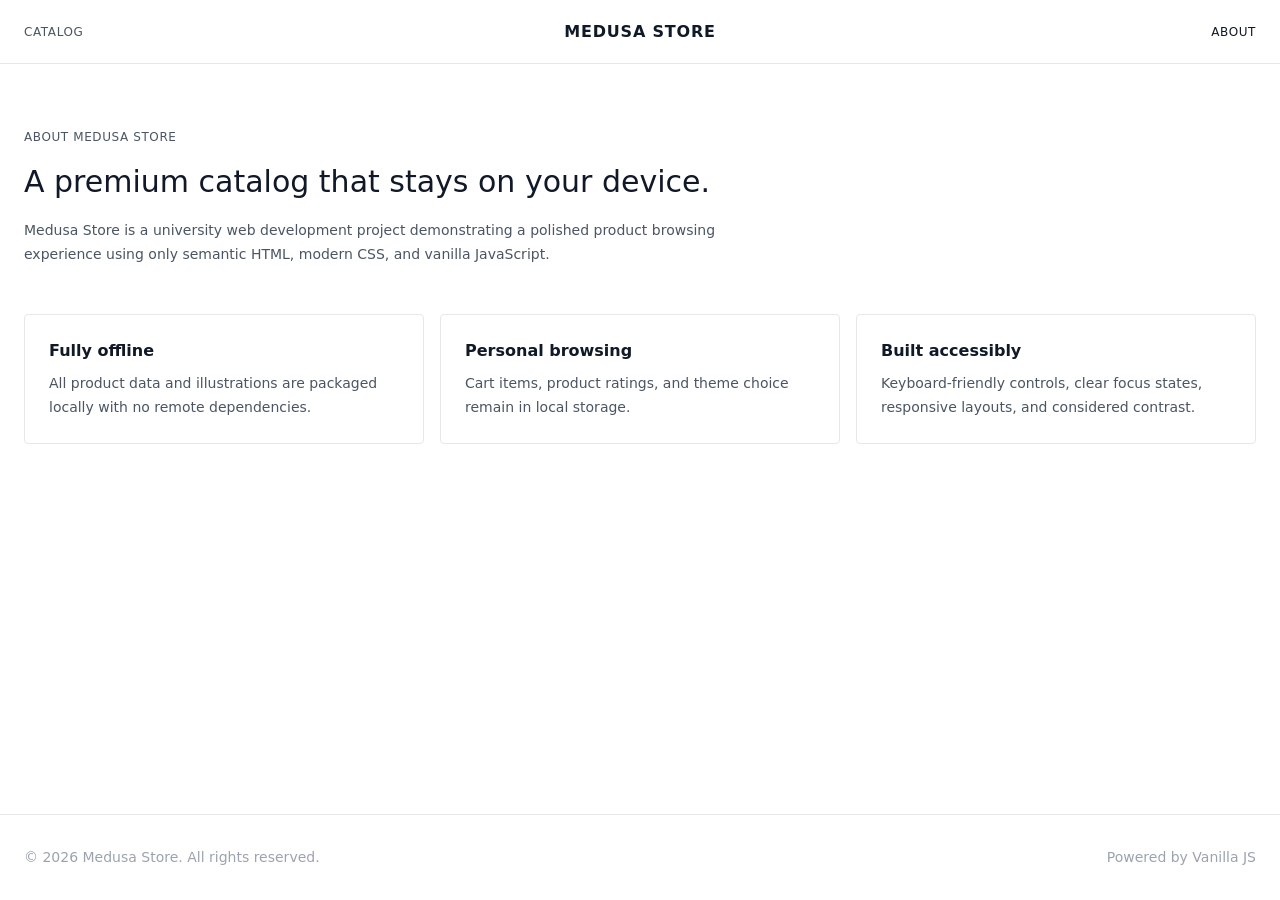
==== about.html @ a45d3466 "first commit" ====
<!DOCTYPE html>
<html lang="en">
<head>
  <meta charset="UTF-8">
  <meta name="viewport" content="width=device-width, initial-scale=1.0">
  <title>About | Medusa Store</title>
  <meta name="description" content="About the offline Medusa Store catalog.">
  <link rel="stylesheet" href="css/style.css">
  <link rel="icon" type="image/png" href="images/icons/icon.png">
  <script>
    const savedTheme = localStorage.getItem('medusa_theme_pref');
    const systemTheme = window.matchMedia('(prefers-color-scheme: dark)').matches ? 'dark' : 'light';
    document.documentElement.setAttribute('data-theme', savedTheme || systemTheme);
  </script>
</head>
<body class="bg-ui-bg-base text-ui-fg-base antialiased detail-body">
  <div class="sticky-header">
    <header class="header-container">
      <nav class="nav-content content-container" aria-label="Primary navigation">
        <div class="nav-left">
          <a class="nav-link" href="index.html#catalog">Catalog</a>
        </div>
        <div class="nav-center">
          <a href="index.html" class="nav-logo" aria-label="Home">MEDUSA STORE</a>
        </div>
        <div class="nav-right">
          <span class="nav-link detail-current">About</span>
        </div>
      </nav>
    </header>
  </div>
  <main class="about-page content-container">
    <section class="about-introduction" aria-labelledby="about-title">
      <p class="detail-eyebrow">About Medusa Store</p>
      <h1 id="about-title" class="detail-title">A premium catalog that stays on your device.</h1>
      <p class="detail-intro">Medusa Store is a university web development project demonstrating a polished product browsing experience using only semantic HTML, modern CSS, and vanilla JavaScript.</p>
    </section>
    <section class="about-feature-grid" aria-label="Store principles">
      <article class="about-feature">
        <h2>Fully offline</h2>
        <p>All product data and illustrations are packaged locally with no remote dependencies.</p>
      </article>
      <article class="about-feature">
        <h2>Personal browsing</h2>
        <p>Cart items, product ratings, and theme choice remain in local storage.</p>
      </article>
      <article class="about-feature">
        <h2>Built accessibly</h2>
        <p>Keyboard-friendly controls, clear focus states, responsive layouts, and considered contrast.</p>
      </article>
    </section>
  </main>
  <footer class="footer detail-footer">
    <div class="content-container footer-bottom">
      <span>&copy; 2026 Medusa Store. All rights reserved.</span>
      <span>Powered by Vanilla JS</span>
    </div>
  </footer>
</body>
</html>
---- css/style.css ----
/* ==========================================================================
   Medusa UI Style Tokens & Variables
   ========================================================================== */

:root {
  /* Light Mode (Default) */
  --ui-bg-base: #ffffff;
  --ui-bg-subtle: #f3f4f6; /* Tailwind gray-100 */
  
  --ui-fg-base: #111827; /* Tailwind gray-900 */
  --ui-fg-subtle: #4b5563; /* Tailwind gray-600 */
  --ui-fg-muted: #9ca3af; /* Tailwind gray-400 */
  
  --ui-border-base: #e5e7eb; /* Tailwind gray-200 */
  
  --ui-button-primary-bg: #111827;
  --ui-button-primary-fg: #ffffff;
  --ui-button-primary-hover: #374151;
  
  --ui-button-secondary-bg: #ffffff;
  --ui-button-secondary-fg: #111827;
  --ui-button-secondary-border: #d1d5db; /* Tailwind gray-300 */
  --ui-button-secondary-hover: #f9fafb;
}

html[data-theme='dark'] {
  /* Dark Mode */
  --ui-bg-base: #111827;
  --ui-bg-subtle: #1f2937; /* Tailwind gray-800 */
  
  --ui-fg-base: #f9fafb; /* Tailwind gray-50 */
  --ui-fg-subtle: #9ca3af; /* Tailwind gray-400 */
  --ui-fg-muted: #6b7280; /* Tailwind gray-500 */
  
  --ui-border-base: #374151; /* Tailwind gray-700 */
  
  --ui-button-primary-bg: #ffffff;
  --ui-button-primary-fg: #111827;
  --ui-button-primary-hover: #f3f4f6;
  
  --ui-button-secondary-bg: #1f2937;
  --ui-button-secondary-fg: #f9fafb;
  --ui-button-secondary-border: #4b5563;
  --ui-button-secondary-hover: #374151;
}

/* Base Reset & Utilities */
*, *::before, *::after {
  box-sizing: border-box;
  margin: 0;
  padding: 0;
}

html {
  font-family: ui-sans-serif, system-ui, -apple-system, BlinkMacSystemFont, "Segoe UI", Roboto, "Helvetica Neue", Arial, sans-serif;
  line-height: 1.5;
  scroll-behavior: smooth;
}

body {
  background-color: var(--ui-bg-base);
  color: var(--ui-fg-base);
  -webkit-font-smoothing: antialiased;
  transition: background-color 0.2s ease, color 0.2s ease;
  overflow-x: hidden;
}

body.modal-open {
  overflow: hidden;
}

a {
  color: inherit;
  text-decoration: none;
}

ul {
  list-style: none;
}

button, input, select {
  font: inherit;
  background: transparent;
  border: none;
  outline: none;
}

button {
  cursor: pointer;
}

img, svg {
  display: block;
  max-width: 100%;
}

.icon-small {
  width: 20px;
  height: 20px;
}

/* Typography Utilities */
.txt-xsmall-plus { font-size: 0.75rem; font-weight: 500; line-height: 1.125rem; }
.txt-small-plus { font-size: 0.875rem; font-weight: 500; line-height: 1.25rem; }
.text-small-regular { font-size: 0.875rem; font-weight: 400; line-height: 1.25rem; }
.txt-compact-small { font-size: 0.875rem; font-weight: 400; line-height: 1.25rem; }
.txt-compact-medium { font-size: 1rem; font-weight: 400; line-height: 1.5rem; }
.text-2xl-semi { font-size: 1.5rem; font-weight: 600; line-height: 2rem; }

.text-ui-fg-base { color: var(--ui-fg-base); }
.text-ui-fg-subtle { color: var(--ui-fg-subtle); }
.text-ui-fg-muted { color: var(--ui-fg-muted); }
.bg-ui-bg-subtle { background-color: var(--ui-bg-subtle); }

.mt-4 { margin-top: 1rem; }
.flex { display: flex; }
.flex-col { display: flex; flex-direction: column; }
.justify-between { justify-content: space-between; }
.items-center { align-items: center; }
.gap-4 { gap: 1rem; }
.flex-1 { flex: 1 1 0%; }

/* Buttons */
.btn {
  display: inline-flex;
  align-items: center;
  justify-content: center;
  padding: 0.5rem 1rem;
  font-size: 0.875rem;
  font-weight: 500;
  border-radius: 4px;
  transition: all 0.2s ease;
  gap: 0.5rem;
}

.btn-primary {
  background-color: var(--ui-button-primary-bg);
  color: var(--ui-button-primary-fg);
}
.btn-primary:hover {
  background-color: var(--ui-button-primary-hover);
}

.btn-secondary {
  background-color: var(--ui-button-secondary-bg);
  color: var(--ui-button-secondary-fg);
  border: 1px solid var(--ui-button-secondary-border);
}
.btn-secondary:hover {
  background-color: var(--ui-button-secondary-hover);
}

.text-btn {
  color: var(--ui-fg-subtle);
  font-size: 0.875rem;
}
.text-btn:hover {
  color: var(--ui-fg-base);
}

/* Layout */
.content-container {
  max-width: 1280px;
  margin: 0 auto;
  padding: 0 1.5rem;
  width: 100%;
}

/* Header */
.sticky-header {
  position: sticky;
  top: 0;
  left: 0;
  right: 0;
  z-index: 50;
  background-color: var(--ui-bg-base);
}

.header-container {
  position: relative;
  height: 64px; /* h-16 */
  border-bottom: 1px solid var(--ui-border-base);
}

.nav-content {
  display: flex;
  align-items: center;
  justify-content: space-between;
  height: 100%;
  font-size: 0.875rem;
}

.nav-left, .nav-center, .nav-right {
  display: flex;
  align-items: center;
  height: 100%;
}

.nav-left {
  flex: 1;
  gap: 1rem;
  position: relative;
}
.nav-center {
  justify-content: center;
}
.nav-right {
  flex: 1;
  justify-content: flex-end;
  gap: 1.5rem;
}

.nav-btn, .nav-link {
  display: flex;
  align-items: center;
  gap: 0.5rem;
  color: var(--ui-fg-subtle);
  text-transform: uppercase;
  font-weight: 500;
  font-size: 0.75rem;
  letter-spacing: 0.05em;
}

.nav-btn:hover, .nav-link:hover {
  color: var(--ui-fg-base);
}

.header-menu {
  position: absolute;
  top: calc(100% - 0.5rem);
  left: 0;
  min-width: 128px;
  padding: 0.5rem;
  border: 1px solid var(--ui-border-base);
  border-radius: 4px;
  background-color: var(--ui-bg-base);
  box-shadow: 0 4px 12px rgba(17, 24, 39, 0.08);
}

.header-menu[hidden] {
  display: none;
}

.header-menu-link {
  padding: 0.5rem;
}

.nav-logo {
  font-size: 1rem;
  font-weight: 600;
  text-transform: uppercase;
  letter-spacing: 0.05em;
  color: var(--ui-fg-base);
}

/* Inline Search in Header */
.search-bar-inline {
  display: flex;
  align-items: center;
  background-color: var(--ui-bg-subtle);
  border-radius: 4px;
  padding: 0.25rem 0.5rem;
  max-width: 200px;
}
.search-bar-inline input {
  font-size: 0.875rem;
  color: var(--ui-fg-base);
  width: 100%;
}
.search-bar-inline input::placeholder {
  color: var(--ui-fg-muted);
}
.clear-btn {
  color: var(--ui-fg-muted);
  font-size: 1.25rem;
  line-height: 1;
}

/* Hero Section */
.hero-section {
  height: 60vh;
  min-height: 400px;
  width: 100%;
  border-bottom: 1px solid var(--ui-border-base);
  background-color: var(--ui-bg-subtle);
  display: flex;
  align-items: center;
  justify-content: space-between;
  position: relative;
  overflow: hidden;
  padding: 0 5%;
}

.hero-image-wrapper {
  flex: 1;
  display: flex;
  justify-content: center;
  align-items: center;
  max-width: 50%;
  height: 100%;
  padding: 2rem;
}

.hero-image {
  max-width: 100%;
  max-height: 100%;
  object-fit: contain;
  border-radius: 12px;
  box-shadow: 0 20px 25px -5px rgba(0, 0, 0, 0.1), 0 10px 10px -5px rgba(0, 0, 0, 0.04);
}

.hero-content {
  flex: 1;
  display: flex;
  flex-direction: column;
  align-items: center;
  justify-content: center;
  text-align: center;
  gap: 1.5rem;
  padding: 2rem;
  z-index: 10;
  position: relative;
  max-width: 50%;
}

.hero-content.left-aligned {
  align-items: flex-start;
  text-align: left;
}

@media (max-width: 768px) {
  .hero-section {
    flex-direction: column-reverse;
    height: auto;
    padding: 2rem 5%;
  }
  .hero-content, .hero-image-wrapper {
    max-width: 100%;
  }
  .hero-content.left-aligned {
    align-items: center;
    text-align: center;
  }
}

.hero-title {
  font-size: 1.875rem; /* text-3xl */
  line-height: 2.5rem;
  font-weight: 600;
  color: var(--ui-fg-base);
}

.hero-subtitle {
  font-size: 1.25rem;
  line-height: 1.75rem;
  font-weight: 400;
  color: var(--ui-fg-subtle);
}

/* Store Layout (Sidebar + Grid) */
.store-layout {
  display: flex;
  flex-direction: column;
  padding-top: 1.5rem;
  padding-bottom: 3rem;
  gap: 2rem;
}

@media (min-width: 768px) {
  .store-layout {
    flex-direction: row;
    align-items: flex-start;
  }
}

/* Sidebar RefinementList */
.refinement-list {
  width: 100%;
  max-width: 250px;
  flex-shrink: 0;
}

.filter-header {
  display: flex;
  justify-content: space-between;
  align-items: center;
  margin-bottom: 1.5rem;
}

.filter-header h3 {
  font-size: 0.875rem;
  font-weight: 600;
}

.filter-group {
  margin-bottom: 1.5rem;
}

.filter-label {
  display: block;
  font-size: 0.875rem;
  color: var(--ui-fg-subtle);
  margin-bottom: 0.5rem;
}

.flex-between {
  display: flex;
  justify-content: space-between;
  align-items: center;
  margin-bottom: 0.5rem;
}

.filter-select {
  width: 100%;
  border: 1px solid var(--ui-border-base);
  background-color: var(--ui-bg-base);
  color: var(--ui-fg-base);
  padding: 0.5rem;
  border-radius: 4px;
  font-size: 0.875rem;
}

.range-slider {
  width: 100%;
}

.rating-pills {
  display: flex;
  flex-wrap: wrap;
  gap: 0.5rem;
}

.rating-pill {
  border: 1px solid var(--ui-border-base);
  color: var(--ui-fg-subtle);
  padding: 0.25rem 0.75rem;
  font-size: 0.75rem;
  border-radius: 99px;
}
.rating-pill.active {
  background-color: var(--ui-fg-base);
  color: var(--ui-bg-base);
  border-color: var(--ui-fg-base);
}

/* Products Area */
.products-area {
  flex: 1;
  width: 100%;
}

.products-header {
  margin-bottom: 2rem;
  display: flex;
  justify-content: space-between;
  align-items: baseline;
}

.store-title {
  font-size: 1.5rem;
  font-weight: 600;
}

.results-count {
  font-size: 0.875rem;
  color: var(--ui-fg-subtle);
}

.active-filters {
  display: flex;
  flex-wrap: wrap;
  gap: 0.5rem;
  margin-bottom: 1rem;
}

.cart-checkout {
  display: flex;
  align-items: center;
  justify-content: space-between;
  gap: 1rem;
  padding: 1rem 0;
  margin-bottom: 1.5rem;
  border-top: 1px solid var(--ui-border-base);
  border-bottom: 1px solid var(--ui-border-base);
}

.cart-checkout[hidden] {
  display: none;
}

.cart-total {
  color: var(--ui-fg-subtle);
  font-size: 0.875rem;
  font-weight: 500;
}

.filter-chip {
  background-color: var(--ui-bg-subtle);
  color: var(--ui-fg-subtle);
  font-size: 0.75rem;
  padding: 0.25rem 0.75rem;
  border-radius: 99px;
  display: flex;
  align-items: center;
  gap: 0.25rem;
}

/* Product Grid */
.products-grid {
  display: grid;
  grid-template-columns: repeat(2, 1fr);
  gap: 1.5rem;
  row-gap: 2.5rem;
}

@media (min-width: 1024px) {
  .products-grid {
    grid-template-columns: repeat(3, 1fr);
  }
}
@media (min-width: 1280px) {
  .products-grid {
    grid-template-columns: repeat(4, 1fr);
  }
}

/* Product Card Preview (Mimic Medusa) */
.product-preview {
  display: flex;
  flex-direction: column;
  cursor: pointer;
}

.product-thumbnail {
  background-color: var(--ui-bg-subtle);
  aspect-ratio: 4 / 5;
  width: 100%;
  display: flex;
  align-items: center;
  justify-content: center;
  position: relative;
  overflow: hidden;
  border-radius: 4px;
}

.product-thumbnail img {
  max-width: 80%;
  max-height: 80%;
  object-fit: contain;
  transition: transform 0.3s ease;
}

.product-preview:hover .product-thumbnail img {
  transform: scale(1.05);
}

.product-badge {
  position: absolute;
  top: 0.5rem;
  left: 0.5rem;
  background-color: var(--ui-bg-base);
  color: var(--ui-fg-base);
  font-size: 0.65rem;
  font-weight: 600;
  padding: 0.2rem 0.5rem;
  border-radius: 2px;
  text-transform: uppercase;
}

.product-cart {
  position: absolute;
  top: 0.5rem;
  right: 0.5rem;
  background-color: var(--ui-bg-base);
  border-radius: 50%;
  width: 28px;
  height: 28px;
  display: flex;
  align-items: center;
  justify-content: center;
  color: var(--ui-fg-subtle);
  z-index: 2;
  box-shadow: 0 1px 3px rgba(0,0,0,0.1);
}
.product-cart.active {
  color: var(--ui-fg-base);
}

.product-info {
  display: flex;
  justify-content: space-between;
  margin-top: 1rem;
  font-size: 1rem;
  line-height: 1.5rem;
}

.product-title {
  color: var(--ui-fg-subtle);
}

.product-price {
  color: var(--ui-fg-base);
  font-weight: 500;
}

.product-rating-row {
  display: flex;
  align-items: center;
  gap: 0.25rem;
  font-size: 0.75rem;
  color: var(--ui-fg-muted);
  margin-top: 0.25rem;
}
.star-color {
  color: #fbbf24;
}

/* Skeletons */
.product-skeleton {
  aspect-ratio: 4 / 5;
  background-color: var(--ui-bg-subtle);
  animation: pulse 2s cubic-bezier(0.4, 0, 0.6, 1) infinite;
  border-radius: 4px;
}
@keyframes pulse {
  0%, 100% { opacity: 1; }
  50% { opacity: 0.5; }
}

.empty-state {
  padding: 4rem 0;
  text-align: center;
}

/* Pagination */
.pagination {
  display: flex;
  justify-content: center;
  align-items: center;
  gap: 0.5rem;
  margin-top: 3rem;
}

.pagination[hidden] {
  display: none;
}

.page-btn {
  display: inline-flex;
  align-items: center;
  justify-content: center;
  width: 36px;
  height: 36px;
  border-radius: 4px;
  border: 1px solid var(--ui-border-base);
  background-color: var(--ui-bg-base);
  color: var(--ui-fg-base);
  font-size: 0.875rem;
  transition: all 0.2s ease;
}

.page-btn:hover:not(:disabled) {
  background-color: var(--ui-bg-subtle);
}

.page-btn.active {
  background-color: var(--ui-fg-base);
  color: var(--ui-bg-base);
  border-color: var(--ui-fg-base);
}

.page-btn:disabled {
  opacity: 0.5;
  cursor: not-allowed;
}
.page-btn[data-page="Prev"], .page-btn[data-page="Next"],
.page-btn:first-child, .page-btn:last-child {
  width: auto;
  padding: 0 1rem;
}

/* Footer */
.footer {
  border-top: 1px solid var(--ui-border-base);
  width: 100%;
  background-color: var(--ui-bg-base);
  margin-top: auto;
}

.footer-grid {
  display: flex;
  flex-direction: column;
  gap: 1.5rem;
  padding: 4rem 0;
}

@media (min-width: 640px) {
  .footer-grid {
    flex-direction: row;
    justify-content: space-between;
    align-items: flex-start;
  }
}

.footer-links {
  display: grid;
  grid-template-columns: repeat(2, 1fr);
  gap: 2.5rem;
  font-size: 0.875rem;
}

@media (min-width: 768px) {
  .footer-links {
    grid-template-columns: repeat(3, 1fr);
    gap: 4rem;
  }
}

.footer-col {
  display: flex;
  flex-direction: column;
  gap: 0.5rem;
}

.footer-col-title {
  font-size: 0.875rem;
  font-weight: 500;
  color: var(--ui-fg-base);
}

.footer-list {
  display: flex;
  flex-direction: column;
  gap: 0.5rem;
  color: var(--ui-fg-subtle);
}

.footer-list a:hover {
  color: var(--ui-fg-base);
}

.footer-bottom {
  display: flex;
  justify-content: space-between;
  width: 100%;
  padding-bottom: 4rem;
  color: var(--ui-fg-muted);
  font-size: 0.875rem;
}

/* Informational Pages */
.detail-body {
  min-height: 100vh;
  display: flex;
  flex-direction: column;
}

.detail-current {
  color: var(--ui-fg-base);
}

.detail-eyebrow {
  color: var(--ui-fg-subtle);
  font-size: 0.75rem;
  font-weight: 500;
  letter-spacing: 0.05em;
  text-transform: uppercase;
  margin-bottom: 1rem;
}

.detail-title {
  font-size: 1.875rem;
  line-height: 2.5rem;
  font-weight: 400;
  margin-bottom: 1rem;
}

.detail-intro {
  color: var(--ui-fg-subtle);
  font-size: 0.875rem;
  line-height: 1.5rem;
  margin-bottom: 2rem;
}

.detail-footer .footer-bottom {
  padding-top: 2rem;
  padding-bottom: 2rem;
}

.about-page {
  flex: 1;
  padding-top: 4rem;
  padding-bottom: 4rem;
}

.about-introduction {
  max-width: 700px;
  margin-bottom: 3rem;
}

.about-feature-grid {
  display: grid;
  grid-template-columns: 1fr;
  gap: 1rem;
}

.about-feature {
  border: 1px solid var(--ui-border-base);
  border-radius: 4px;
  padding: 1.5rem;
}

.about-feature h2 {
  font-size: 1rem;
  font-weight: 600;
  margin-bottom: 0.5rem;
}

.about-feature p {
  color: var(--ui-fg-subtle);
  font-size: 0.875rem;
  line-height: 1.5rem;
}

@media (min-width: 768px) {
  .about-feature-grid {
    grid-template-columns: repeat(3, 1fr);
  }
}

/* Modal Styling aligned to Medusa UI */
.modal {
  margin: auto;
  padding: 0;
  border: 1px solid var(--ui-border-base);
  border-radius: 8px;
  background-color: var(--ui-bg-base);
  color: var(--ui-fg-base);
  max-width: 900px;
  width: 90%;
  box-shadow: 0 20px 25px -5px rgba(0, 0, 0, 0.1), 0 10px 10px -5px rgba(0, 0, 0, 0.04);
}
.modal::backdrop {
  background: rgba(0,0,0, 0.5);
}

.modal-content {
  position: relative;
}

.modal-close {
  position: absolute;
  top: 1rem;
  right: 1rem;
  font-size: 1.5rem;
  line-height: 1;
  color: var(--ui-fg-subtle);
  z-index: 10;
}

.modal-layout {
  display: grid;
  grid-template-columns: 1fr;
}
@media (min-width: 768px) {
  .modal-layout {
    grid-template-columns: 1fr 1fr;
  }
}

.modal-img-container {
  display: flex;
  align-items: center;
  justify-content: center;
  padding: 3rem;
  aspect-ratio: 1;
}

.modal-img-container img {
  max-height: 100%;
  object-fit: contain;
}

.modal-info {
  padding: 2rem;
  display: flex;
  flex-direction: column;
}

.modal-title {
  font-size: 1.5rem;
  font-weight: 600;
  margin-bottom: 0.25rem;
}

.modal-category {
  font-size: 0.875rem;
  text-transform: uppercase;
  margin-bottom: 1.5rem;
  display: block;
}

.modal-desc,
.modal-rating {
  font-size: 0.875rem;
  color: var(--ui-fg-subtle);
}

.modal-desc {
  margin-bottom: 2rem;
}

.modal-price-row {
  display: flex;
  justify-content: space-between;
  align-items: center;
  margin-bottom: 2rem;
  border-bottom: 1px solid var(--ui-border-base);
  padding-bottom: 1.5rem;
}

.modal-price {
  font-size: 1.5rem;
  font-weight: 500;
}

.modal-tags {
  display: flex;
  flex-wrap: wrap;
  gap: 0.5rem;
  margin-bottom: 2rem;
}

.modal-tags span {
  background-color: var(--ui-bg-subtle);
  color: var(--ui-fg-subtle);
  font-size: 0.75rem;
  padding: 0.25rem 0.5rem;
  border-radius: 4px;
}

.user-rating-section {
  margin-bottom: 2rem;
}

.star-rating {
  display: flex;
  gap: 0.25rem;
  margin-top: 0.5rem;
}

.star-rating button {
  font-size: 1.5rem;
  color: var(--ui-border-base);
  transition: transform 0.1s;
}
.star-rating button.active {
  color: #fbbf24;
}
.star-rating button:hover {
  transform: scale(1.1);
}

/* Toasts */
.toast-container {
  position: fixed;
  bottom: 2rem;
  right: 2rem;
  z-index: 100;
  display: flex;
  flex-direction: column;
  gap: 0.5rem;
}
.toast {
  background-color: var(--ui-fg-base);
  color: var(--ui-bg-base);
  padding: 0.75rem 1.5rem;
  border-radius: 4px;
  font-size: 0.875rem;
  box-shadow: 0 4px 6px rgba(0,0,0,0.1);
}

@media (max-width: 640px) {
  .hidden-small {
    display: none;
  }
}
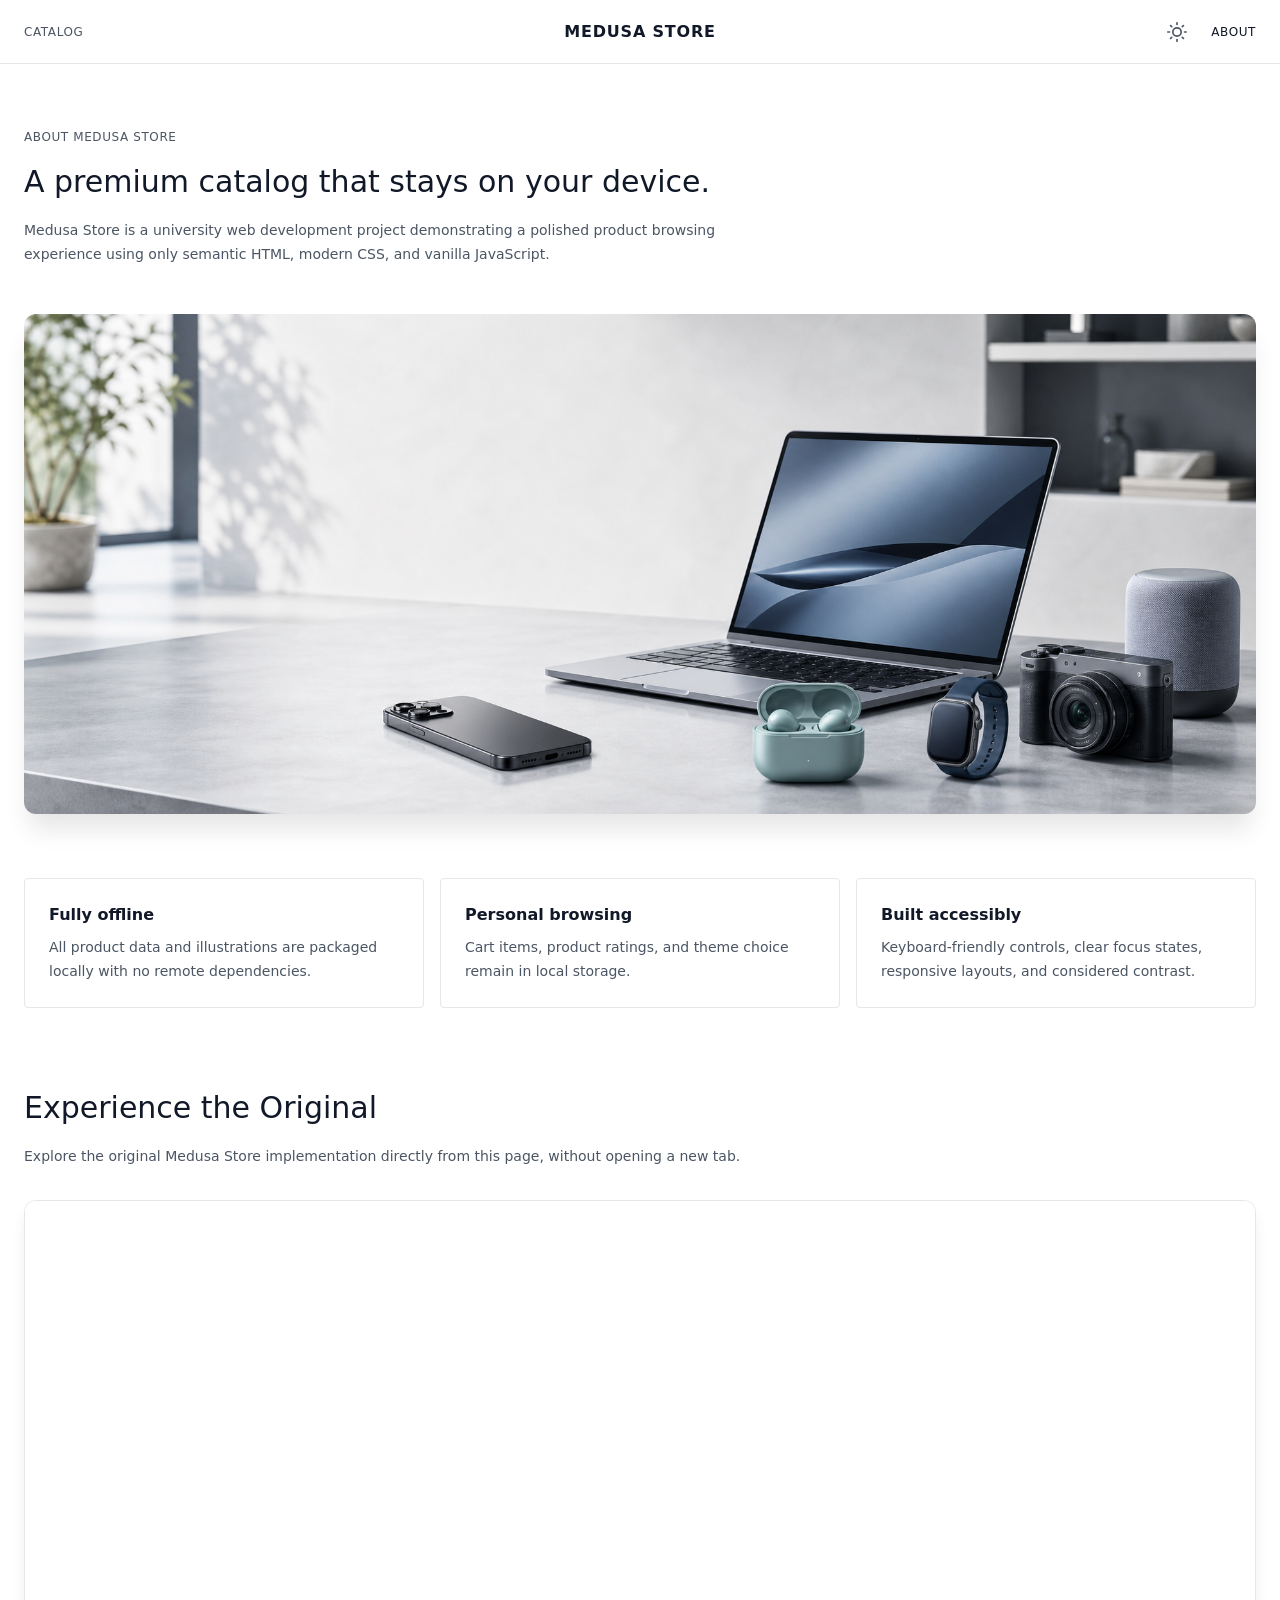
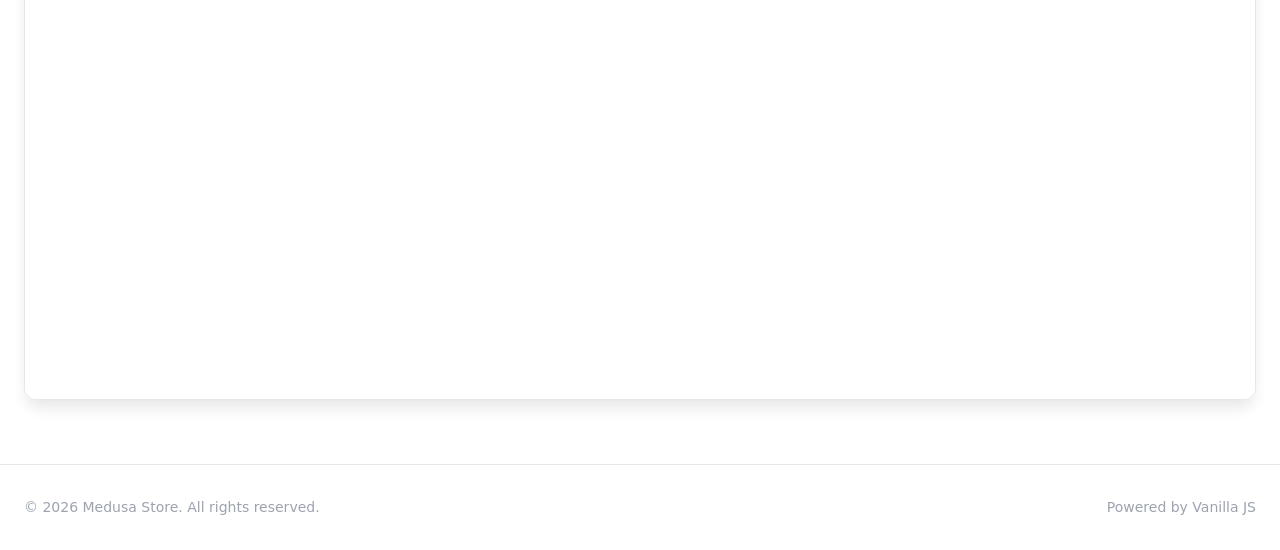
==== commit 949640c0: "fix" ====
--- a/about.html
+++ b/about.html
@@ -24,6 +24,22 @@
           <a href="index.html" class="nav-logo" aria-label="Home">MEDUSA STORE</a>
         </div>
         <div class="nav-right">
+          <button id="theme-toggle" class="nav-link" aria-label="Toggle dark mode">
+            <svg class="theme-icon-light icon-small" viewBox="0 0 24 24" fill="none" stroke="currentColor" stroke-width="2" stroke-linecap="round" stroke-linejoin="round">
+              <circle cx="12" cy="12" r="5"></circle>
+              <line x1="12" y1="1" x2="12" y2="3"></line>
+              <line x1="12" y1="21" x2="12" y2="23"></line>
+              <line x1="4.22" y1="4.22" x2="5.64" y2="5.64"></line>
+              <line x1="18.36" y1="18.36" x2="19.78" y2="19.78"></line>
+              <line x1="1" y1="12" x2="3" y2="12"></line>
+              <line x1="21" y1="12" x2="23" y2="12"></line>
+              <line x1="4.22" y1="19.78" x2="5.64" y2="18.36"></line>
+              <line x1="18.36" y1="5.64" x2="19.78" y2="4.22"></line>
+            </svg>
+            <svg class="theme-icon-dark icon-small" style="display:none;" viewBox="0 0 24 24" fill="none" stroke="currentColor" stroke-width="2" stroke-linecap="round" stroke-linejoin="round">
+              <path d="M21 12.79A9 9 0 1 1 11.21 3 7 7 0 0 0 21 12.79z"></path>
+            </svg>
+          </button>
           <span class="nav-link detail-current">About</span>
         </div>
       </nav>
@@ -35,6 +51,11 @@
       <h1 id="about-title" class="detail-title">A premium catalog that stays on your device.</h1>
       <p class="detail-intro">Medusa Store is a university web development project demonstrating a polished product browsing experience using only semantic HTML, modern CSS, and vanilla JavaScript.</p>
     </section>
+    
+    <section class="about-hero-image" style="margin-bottom: 4rem; border-radius: 12px; overflow: hidden; box-shadow: 0 20px 25px -5px rgba(0, 0, 0, 0.1); background-color: var(--ui-bg-subtle);">
+      <img src="images/hero/catalog-hero.png" alt="Medusa Store Demo" style="width: 100%; height: auto; display: block; object-fit: cover; max-height: 500px;">
+    </section>
+
     <section class="about-feature-grid" aria-label="Store principles">
       <article class="about-feature">
         <h2>Fully offline</h2>
@@ -49,6 +70,14 @@
         <p>Keyboard-friendly controls, clear focus states, responsive layouts, and considered contrast.</p>
       </article>
     </section>
+
+    <section class="about-iframe-section" style="margin-top: 5rem;">
+      <h2 class="detail-title" style="font-size: 1.875rem; margin-bottom: 1rem;">Experience the Original</h2>
+      <p class="detail-intro" style="margin-bottom: 2rem;">Explore the original Medusa Store implementation directly from this page, without opening a new tab.</p>
+      <div style="border: 1px solid var(--ui-border-base); border-radius: 12px; overflow: hidden; height: 800px; box-shadow: 0 10px 15px -3px rgba(0, 0, 0, 0.1); background-color: #ffffff;">
+        <iframe src="https://next.medusajs.com/dk" width="100%" height="100%" style="border: none; background-color: #ffffff;" title="Original Medusa Website"></iframe>
+      </div>
+    </section>
   </main>
   <footer class="footer detail-footer">
     <div class="content-container footer-bottom">
@@ -56,5 +85,9 @@
       <span>Powered by Vanilla JS</span>
     </div>
   </footer>
+  <script type="module">
+    import { initTheme } from './js/ui.js';
+    initTheme();
+  </script>
 </body>
 </html>
